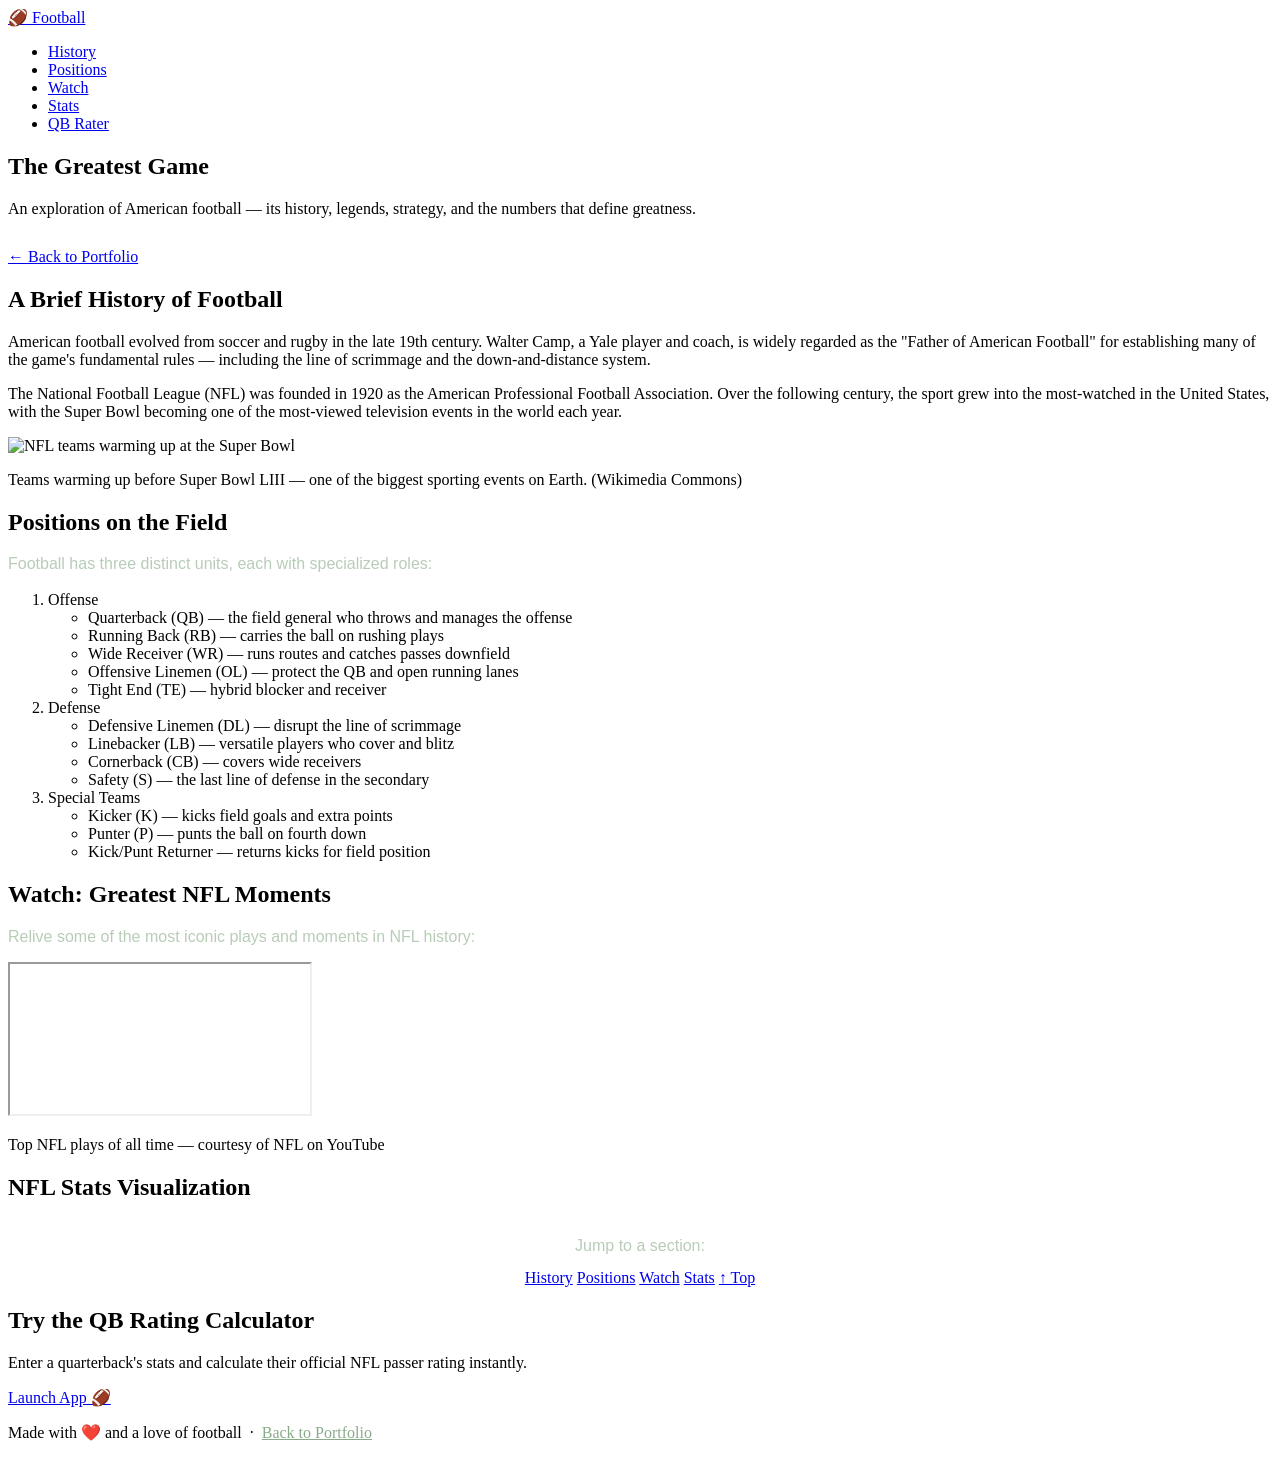
==== football.html @ d43ab680 "Add files via upload" ====
<!DOCTYPE html>
<html lang="en">
<head>
  <meta charset="UTF-8"/>
  <meta name="viewport" content="width=device-width, initial-scale=1.0"/>
  <title>Football | The Greatest Game</title>
  <link rel="stylesheet" href="custom2.css"/>
</head>
<body>

<!-- Navigation -->
<nav id="main-nav">
  <a href="#top" class="nav-logo">🏈 Football</a>
  <ul>
    <li><a href="#history">History</a></li>
    <li><a href="#positions">Positions</a></li>
    <li><a href="#watch">Watch</a></li>
    <li><a href="#stats">Stats</a></li>
    <li><a href="#app">QB Rater</a></li>
  </ul>
</nav>

<!-- Hero / Anchor: top -->
<div id="top"></div>
<section id="hero">
  <h1>The Greatest Game</h1>
  <p>An exploration of American football — its history, legends, strategy, and the numbers that define greatness.</p>
  <div style="margin-top:30px;">
    <a href="index.html" class="back-to-pro">← Back to Portfolio</a>
  </div>
</section>

<!-- Section 1: History -->
<div id="history" class="content-section">
  <h2 class="section-heading">A Brief History of Football</h2>

  <div class="card-div">
    <p>American football evolved from soccer and rugby in the late 19th century. Walter Camp, a Yale player and coach, is widely regarded as the "Father of American Football" for establishing many of the game's fundamental rules — including the line of scrimmage and the down-and-distance system.</p>
    <p style="margin-top:14px;">The National Football League (NFL) was founded in 1920 as the American Professional Football Association. Over the following century, the sport grew into the most-watched in the United States, with the Super Bowl becoming one of the most-viewed television events in the world each year.</p>
  </div>

  <!-- Image from the web (not Bootstrap) -->
  <img
    src="https://upload.wikimedia.org/wikipedia/commons/thumb/0/05/2019_Super_Bowl_LIII_-_Teams_warm_up.jpg/1280px-2019_Super_Bowl_LIII_-_Teams_warm_up.jpg"
    alt="NFL teams warming up at the Super Bowl"
    class="football-img"
  />
  <p class="img-caption">Teams warming up before Super Bowl LIII — one of the biggest sporting events on Earth. (Wikimedia Commons)</p>
</div>

<!-- Section 2: Positions — Nested List -->
<div id="positions" class="content-section">
  <h2 class="section-heading">Positions on the Field</h2>

  <div class="nested-list-div">
    <p style="font-family:Arial,sans-serif; color:#b8ccb8; margin-bottom:18px;">Football has three distinct units, each with specialized roles:</p>

    <!-- Ordered list with embedded unordered lists -->
    <ol class="outer-list">
      <li>Offense
        <ul class="inner-list">
          <li>Quarterback (QB) — the field general who throws and manages the offense</li>
          <li>Running Back (RB) — carries the ball on rushing plays</li>
          <li>Wide Receiver (WR) — runs routes and catches passes downfield</li>
          <li>Offensive Linemen (OL) — protect the QB and open running lanes</li>
          <li>Tight End (TE) — hybrid blocker and receiver</li>
        </ul>
      </li>
      <li>Defense
        <ul class="inner-list">
          <li>Defensive Linemen (DL) — disrupt the line of scrimmage</li>
          <li>Linebacker (LB) — versatile players who cover and blitz</li>
          <li>Cornerback (CB) — covers wide receivers</li>
          <li>Safety (S) — the last line of defense in the secondary</li>
        </ul>
      </li>
      <li>Special Teams
        <ul class="inner-list">
          <li>Kicker (K) — kicks field goals and extra points</li>
          <li>Punter (P) — punts the ball on fourth down</li>
          <li>Kick/Punt Returner — returns kicks for field position</li>
        </ul>
      </li>
    </ol>
  </div>
</div>

<!-- Section 3: YouTube Embed -->
<div id="watch" class="content-section">
  <h2 class="section-heading">Watch: Greatest NFL Moments</h2>
  <div class="card-div">
    <p style="font-family:Arial,sans-serif; color:#b8ccb8; margin-bottom:16px;">Relive some of the most iconic plays and moments in NFL history:</p>

    <!-- Embedded YouTube video -->
    <div class="video-wrapper">
      <iframe
        src="https://www.youtube.com/embed/DnM24kB7SsM"
        title="Greatest NFL Moments"
        allow="accelerometer; autoplay; clipboard-write; encrypted-media; gyroscope; picture-in-picture"
        allowfullscreen>
      </iframe>
    </div>
    <p class="img-caption">Top NFL plays of all time — courtesy of NFL on YouTube</p>
  </div>
</div>

<!-- Section 4: Tableau Embed -->
<div id="stats" class="content-section">
  <h2 class="section-heading">NFL Stats Visualization</h2>

  <div class="tableau-div">
    <!-- =====================================================================
         TABLEAU EMBED — REPLACE THIS BLOCK WITH YOUR CHOSEN TABLEAU EMBED CODE
         Steps:
         1. Go to https://public.tableau.com/app/discover
         2. Search for an NFL or football visualization you like
         3. Click on it, then click the "Share" button
         4. Click "Copy Embed Code"
         5. Paste it here, replacing the div.tableau-placeholder below
         ===================================================================== -->
    <div class='tableauPlaceholder' id='viz1775761455153' style='position: relative; max-width:100%; overflow:hidden;'><noscript><a href='#'><img alt=' ' src='https:&#47;&#47;public.tableau.com&#47;static&#47;images&#47;NF&#47;NFLQBR_16998271708940&#47;Story1&#47;1_rss.png' style='border: none' /></a></noscript><object class='tableauViz'  style='display:none;'><param name='host_url' value='https%3A%2F%2Fpublic.tableau.com%2F' /> <param name='embed_code_version' value='3' /> <param name='site_root' value='' /><param name='name' value='NFLQBR_16998271708940&#47;Story1' /><param name='tabs' value='yes' /><param name='toolbar' value='yes' /><param name='static_image' value='https:&#47;&#47;public.tableau.com&#47;static&#47;images&#47;NF&#47;NFLQBR_16998271708940&#47;Story1&#47;1.png' /> <param name='animate_transition' value='yes' /><param name='display_static_image' value='yes' /><param name='display_spinner' value='yes' /><param name='display_overlay' value='yes' /><param name='display_count' value='yes' /><param name='language' value='en-US' /></object></div><script type='text/javascript'>var divElement = document.getElementById('viz1775761455153'); var vizElement = divElement.getElementsByTagName('object')[0]; vizElement.style.width='100%';vizElement.style.height='1014px'; var scriptElement = document.createElement('script'); scriptElement.src = 'https://public.tableau.com/javascripts/api/viz_v1.js'; vizElement.parentNode.insertBefore(scriptElement, vizElement);</script>
  </div>
</div>

<!-- Section 5: On-Page Anchor Jump Link example -->
<div class="content-section">
  <div class="card-div" style="text-align:center;">
    <p style="font-family:Arial,sans-serif; color:#b8ccb8; margin-bottom:14px;">Jump to a section:</p>
    <a href="#history" class="back-to-pro">History</a>
    <a href="#positions" class="back-to-pro">Positions</a>
    <a href="#watch" class="back-to-pro">Watch</a>
    <a href="#stats" class="back-to-pro">Stats</a>
    <a href="#top" class="back-to-pro">↑ Top</a>
  </div>
</div>

<!-- Web App Link Section -->
<div id="app" class="app-link-div">
  <h2>Try the QB Rating Calculator</h2>
  <p>Enter a quarterback's stats and calculate their official NFL passer rating instantly.</p>
  <a href="qb-calculator.html" class="btn-gold">Launch App 🏈</a>
</div>

<footer>
  <p>Made with ❤️ and a love of football &nbsp;·&nbsp; <a href="index.html" style="color:#8aab8a;">Back to Portfolio</a></p>
</footer>

</body>
</html>
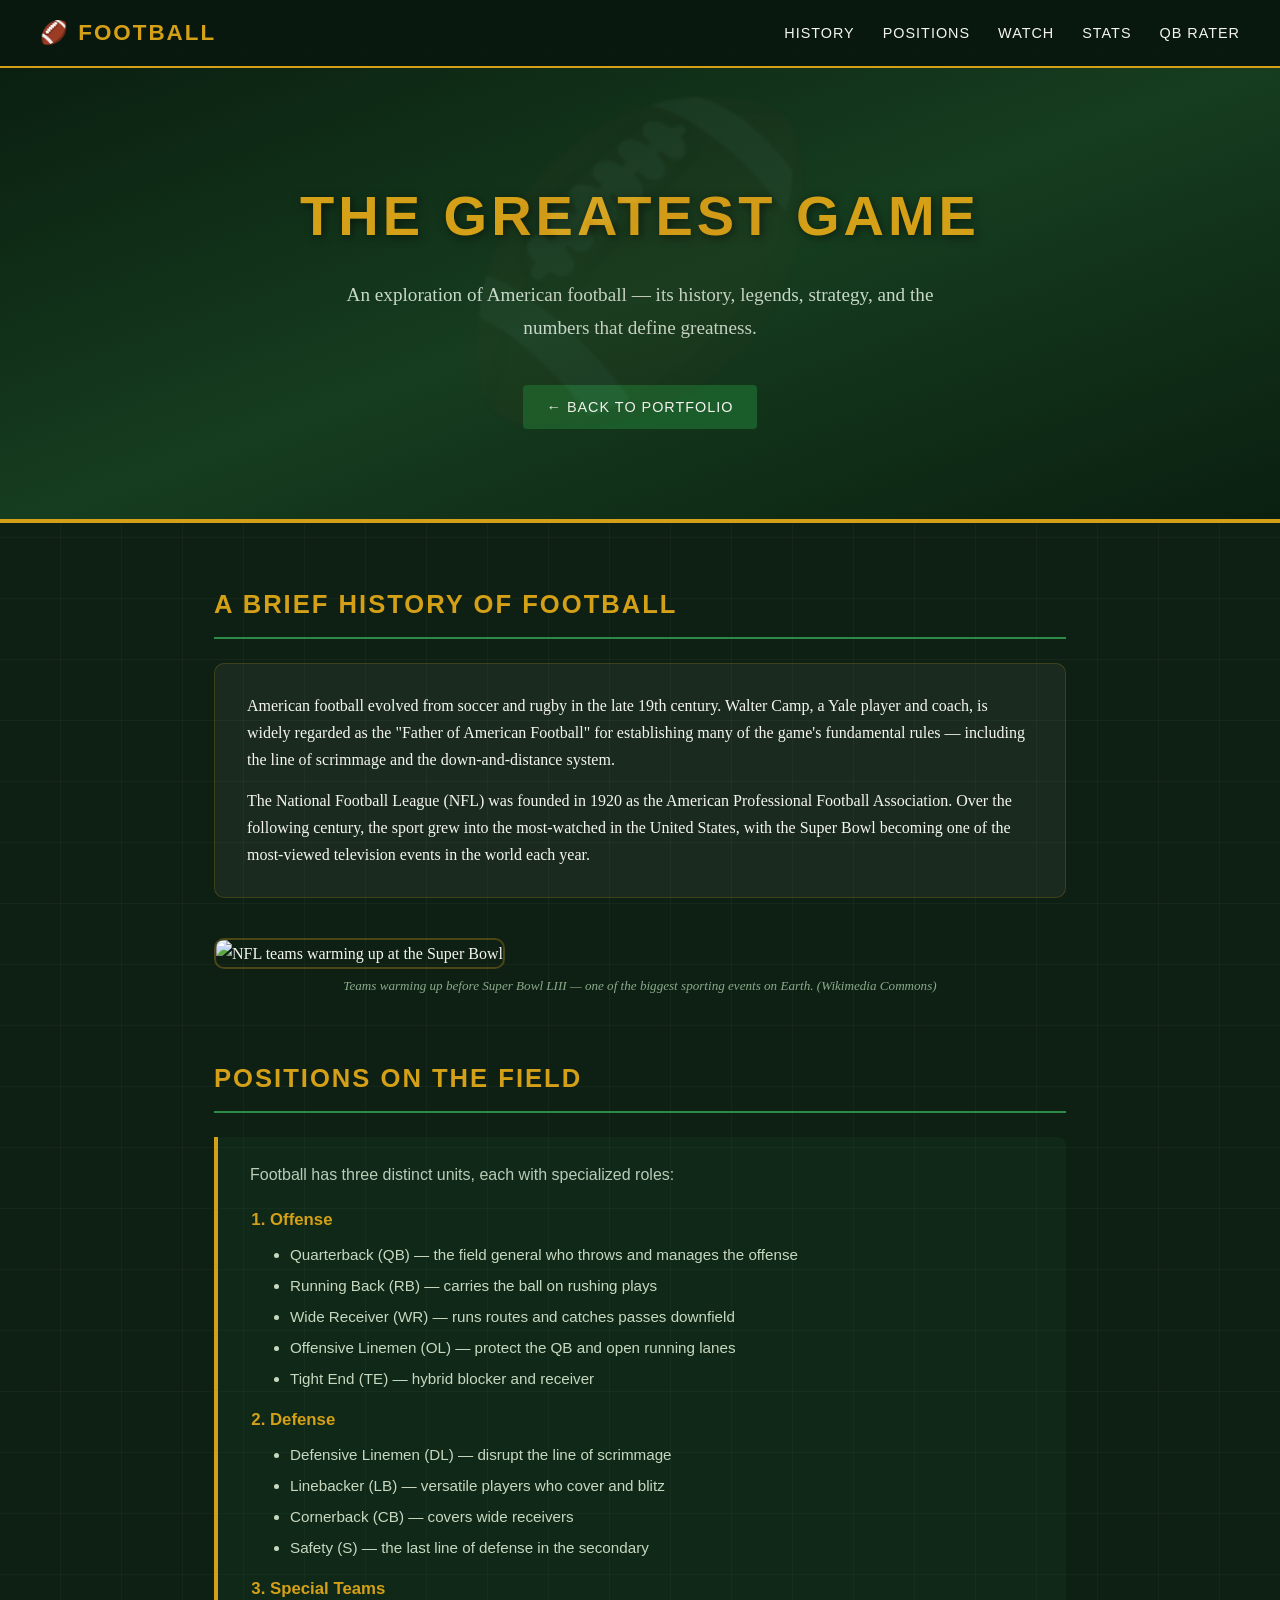
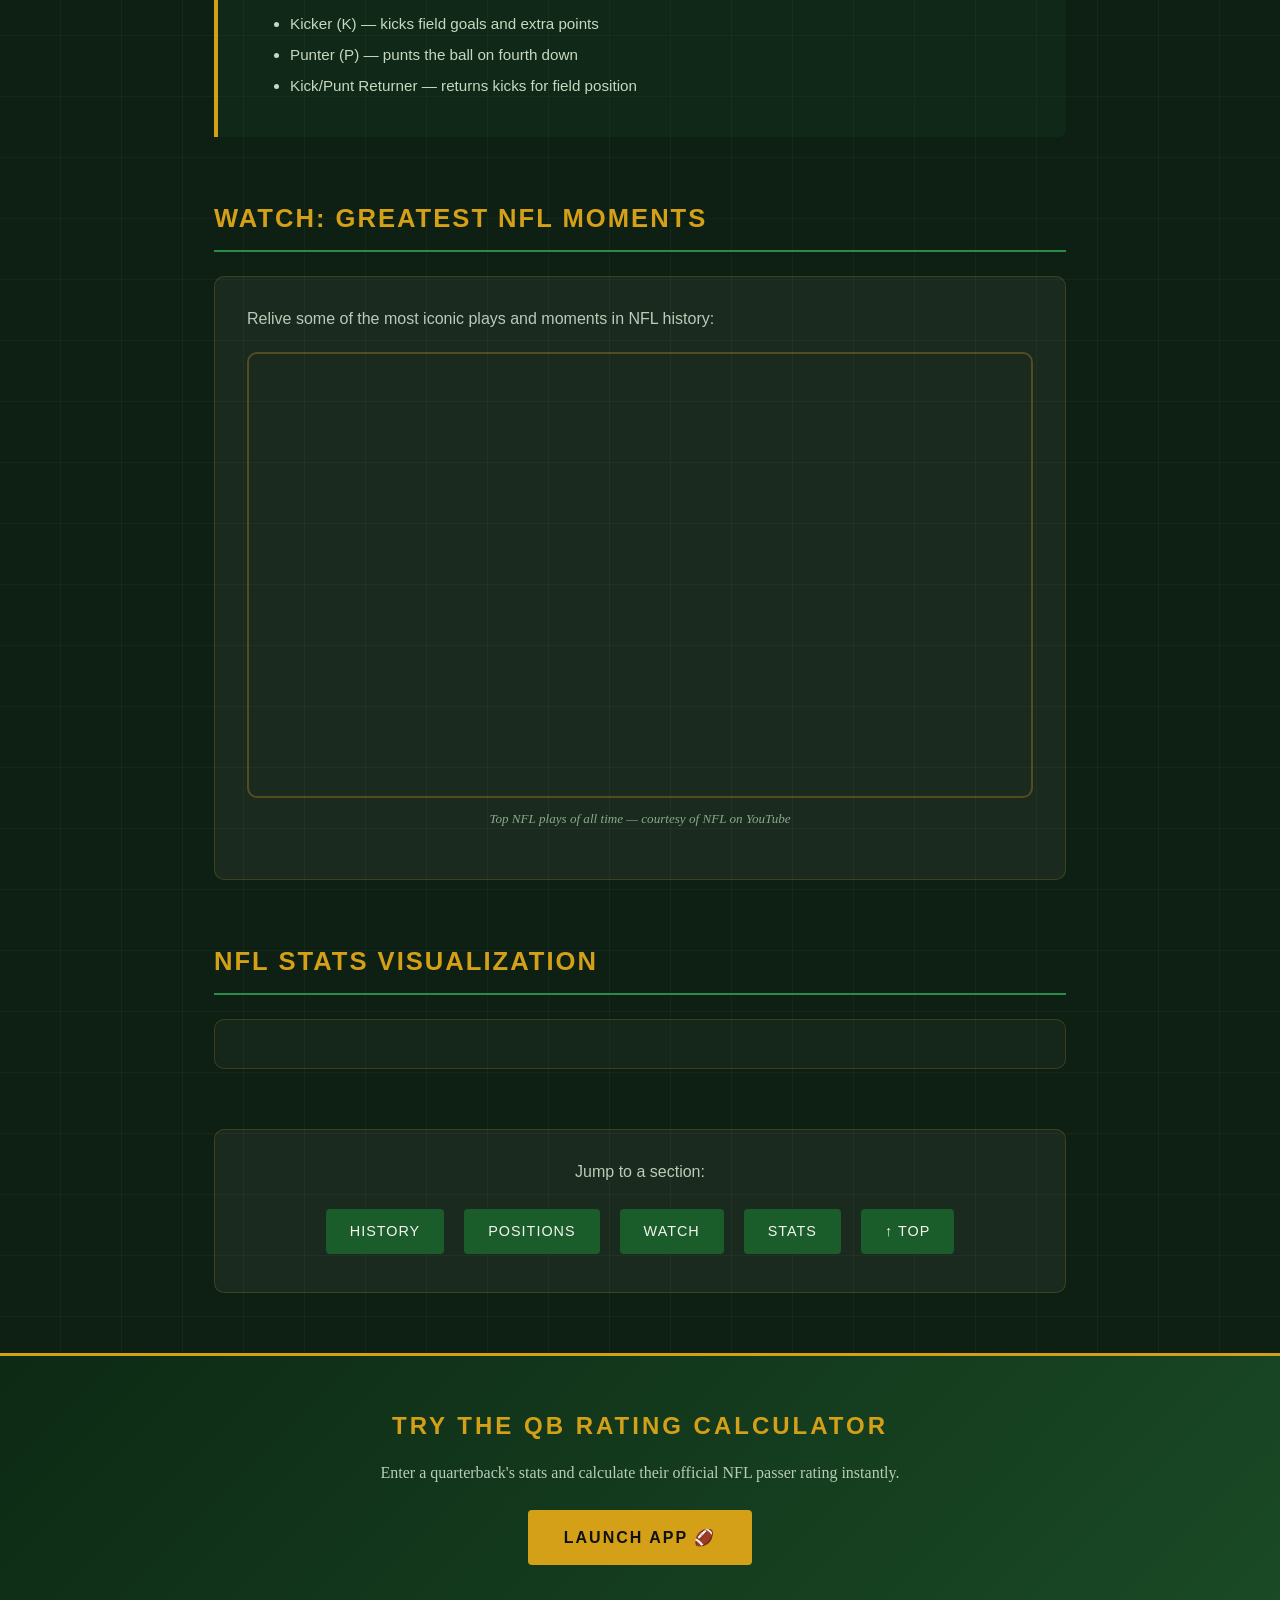
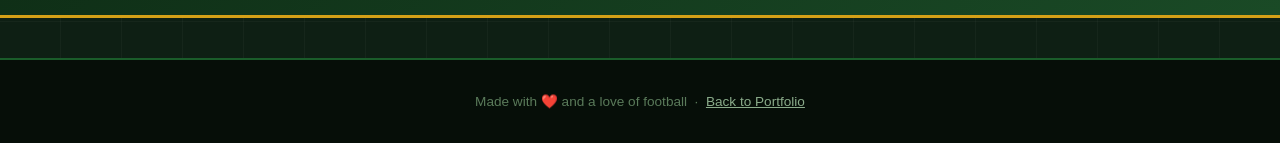
==== commit e2df675a: "Rename football (1).html to football.html" ====
--- a/football.html
+++ b/football.html
@@ -41,7 +41,7 @@
 
   <!-- Image from the web (not Bootstrap) -->
   <img
-    src="https://upload.wikimedia.org/wikipedia/commons/thumb/0/05/2019_Super_Bowl_LIII_-_Teams_warm_up.jpg/1280px-2019_Super_Bowl_LIII_-_Teams_warm_up.jpg"
+    src="https://images.unsplash.com/photo-1566577739112-5180d4bf9390?w=1200"
     alt="NFL teams warming up at the Super Bowl"
     class="football-img"
   />
@@ -94,7 +94,7 @@
     <!-- Embedded YouTube video -->
     <div class="video-wrapper">
       <iframe
-        src="https://www.youtube.com/embed/DnM24kB7SsM"
+        src="https://www.youtube.com/embed/VJAJ3o9YBbg"
         title="Greatest NFL Moments"
         allow="accelerometer; autoplay; clipboard-write; encrypted-media; gyroscope; picture-in-picture"
         allowfullscreen>
--- a/custom2.css
+++ b/custom2.css
@@ -0,0 +1,321 @@
+/* custom2.css — From-Scratch Football Page Stylesheet */
+
+/* ---- CSS Variables ---- */
+:root {
+  --green: #1a5c2a;
+  --green-light: #2e8b47;
+  --gold: #d4a017;
+  --white: #f5f5f0;
+  --dark: #111;
+  --text-body: #2a2a2a;
+}
+
+/* ---- Global Reset & Body ---- */
+* {
+  box-sizing: border-box;
+  margin: 0;
+  padding: 0;
+}
+
+body {
+  font-family: 'Georgia', 'Times New Roman', serif;
+  background-color: #0e1f14;
+  background-image:
+    repeating-linear-gradient(
+      0deg,
+      transparent,
+      transparent 60px,
+      rgba(255,255,255,0.03) 60px,
+      rgba(255,255,255,0.03) 61px
+    ),
+    repeating-linear-gradient(
+      90deg,
+      transparent,
+      transparent 60px,
+      rgba(255,255,255,0.03) 60px,
+      rgba(255,255,255,0.03) 61px
+    );
+  color: var(--white);
+  line-height: 1.7;
+}
+
+/* ---- Navigation ---- */
+#main-nav {
+  background: rgba(10, 25, 15, 0.95);
+  display: flex;
+  justify-content: space-between;
+  align-items: center;
+  padding: 14px 40px;
+  position: sticky;
+  top: 0;
+  z-index: 100;
+  border-bottom: 2px solid var(--gold);
+}
+
+#main-nav .nav-logo {
+  font-size: 1.4rem;
+  font-weight: bold;
+  color: var(--gold);
+  text-decoration: none;
+  letter-spacing: 2px;
+  font-family: 'Arial Black', sans-serif;
+  text-transform: uppercase;
+}
+
+#main-nav ul {
+  list-style: none;
+  display: flex;
+  gap: 28px;
+}
+
+#main-nav ul li a {
+  color: var(--white);
+  text-decoration: none;
+  font-family: Arial, sans-serif;
+  font-size: 0.9rem;
+  letter-spacing: 1px;
+  text-transform: uppercase;
+  transition: color 0.2s;
+}
+
+#main-nav ul li a:hover {
+  color: var(--gold);
+}
+
+/* ---- Hero / Header ---- */
+#hero {
+  background: linear-gradient(160deg, #0a1f10 0%, #163d1f 50%, #0a1f10 100%);
+  text-align: center;
+  padding: 100px 20px 80px;
+  border-bottom: 4px solid var(--gold);
+  position: relative;
+  overflow: hidden;
+}
+
+#hero::before {
+  content: "🏈";
+  font-size: 300px;
+  position: absolute;
+  top: -60px;
+  left: 50%;
+  transform: translateX(-50%);
+  opacity: 0.04;
+  pointer-events: none;
+}
+
+#hero h1 {
+  font-size: 3.5rem;
+  color: var(--gold);
+  font-family: 'Arial Black', sans-serif;
+  text-transform: uppercase;
+  letter-spacing: 4px;
+  text-shadow: 2px 2px 10px rgba(0,0,0,0.5);
+}
+
+#hero p {
+  font-size: 1.2rem;
+  color: #c8d8c8;
+  margin-top: 16px;
+  max-width: 600px;
+  margin-left: auto;
+  margin-right: auto;
+}
+
+/* ---- Content Sections / Divs ---- */
+.content-section {
+  max-width: 900px;
+  margin: 60px auto;
+  padding: 0 24px;
+}
+
+.section-heading {
+  font-family: 'Arial Black', sans-serif;
+  font-size: 1.6rem;
+  color: var(--gold);
+  text-transform: uppercase;
+  letter-spacing: 2px;
+  border-bottom: 2px solid var(--green-light);
+  padding-bottom: 10px;
+  margin-bottom: 24px;
+}
+
+/* ---- Card Div (used for history, positions, etc.) ---- */
+.card-div {
+  background: rgba(255,255,255,0.05);
+  border: 1px solid rgba(212, 160, 23, 0.2);
+  border-radius: 10px;
+  padding: 28px 32px;
+  margin-bottom: 24px;
+  transition: border-color 0.2s;
+}
+
+.card-div:hover {
+  border-color: rgba(212, 160, 23, 0.6);
+}
+
+/* ---- Nested Lists ---- */
+.nested-list-div {
+  background: rgba(26, 92, 42, 0.15);
+  border-left: 4px solid var(--gold);
+  border-radius: 0 8px 8px 0;
+  padding: 24px 32px;
+  margin-bottom: 24px;
+}
+
+ol.outer-list {
+  padding-left: 20px;
+  font-family: Arial, sans-serif;
+  color: #dde8dd;
+}
+
+ol.outer-list > li {
+  margin-bottom: 14px;
+  font-size: 1.05rem;
+  font-weight: bold;
+  color: var(--gold);
+}
+
+ol.outer-list > li > ul.inner-list {
+  list-style-type: disc;
+  padding-left: 20px;
+  margin-top: 8px;
+  font-weight: normal;
+  color: #c8d8c0;
+  font-size: 0.95rem;
+}
+
+ol.outer-list > li > ul.inner-list li {
+  margin-bottom: 5px;
+}
+
+/* ---- Image styling ---- */
+.football-img {
+  width: 100%;
+  border-radius: 10px;
+  border: 2px solid rgba(212,160,23,0.3);
+  margin: 16px 0;
+}
+
+.img-caption {
+  font-size: 0.82rem;
+  color: #8aab8a;
+  text-align: center;
+  font-style: italic;
+  margin-top: -10px;
+  margin-bottom: 20px;
+}
+
+/* ---- YouTube Video ---- */
+.video-wrapper {
+  position: relative;
+  padding-bottom: 56.25%;
+  height: 0;
+  overflow: hidden;
+  border-radius: 10px;
+  border: 2px solid rgba(212,160,23,0.3);
+  margin: 20px 0;
+}
+
+.video-wrapper iframe {
+  position: absolute;
+  top: 0;
+  left: 0;
+  width: 100%;
+  height: 100%;
+  border: 0;
+}
+
+/* ---- Tableau embed div ---- */
+.tableau-div {
+  background: rgba(255,255,255,0.03);
+  border: 1px solid rgba(212,160,23,0.2);
+  border-radius: 10px;
+  padding: 24px;
+  margin: 20px 0;
+  text-align: center;
+}
+
+.tableau-placeholder {
+  background: rgba(255,255,255,0.05);
+  border: 2px dashed rgba(212,160,23,0.4);
+  border-radius: 8px;
+  padding: 60px 20px;
+  color: #8aab8a;
+  font-style: italic;
+  font-family: Arial, sans-serif;
+}
+
+/* ---- Web App link button ---- */
+.app-link-div {
+  text-align: center;
+  padding: 50px 20px;
+  background: linear-gradient(135deg, #0d2a14, #1a4a26);
+  border-top: 3px solid var(--gold);
+  border-bottom: 3px solid var(--gold);
+  margin: 40px 0;
+}
+
+.app-link-div h2 {
+  font-family: 'Arial Black', sans-serif;
+  color: var(--gold);
+  text-transform: uppercase;
+  letter-spacing: 3px;
+  margin-bottom: 12px;
+}
+
+.app-link-div p {
+  color: #b8ccb8;
+  margin-bottom: 24px;
+}
+
+.btn-gold {
+  display: inline-block;
+  background: var(--gold);
+  color: #111;
+  font-family: 'Arial Black', sans-serif;
+  font-size: 1rem;
+  font-weight: bold;
+  padding: 14px 36px;
+  border-radius: 4px;
+  text-decoration: none;
+  text-transform: uppercase;
+  letter-spacing: 2px;
+  transition: background 0.2s, transform 0.15s;
+}
+
+.btn-gold:hover {
+  background: #f0bc30;
+  transform: scale(1.04);
+}
+
+/* ---- Back to Pro Pages button ---- */
+.back-to-pro {
+  display: inline-block;
+  margin: 10px 8px;
+  padding: 10px 24px;
+  background: var(--green);
+  color: var(--white);
+  border-radius: 4px;
+  text-decoration: none;
+  font-family: Arial, sans-serif;
+  font-size: 0.9rem;
+  letter-spacing: 1px;
+  text-transform: uppercase;
+  transition: background 0.2s;
+}
+
+.back-to-pro:hover {
+  background: var(--green-light);
+  color: var(--white);
+}
+
+/* ---- Footer ---- */
+footer {
+  background: #060e08;
+  text-align: center;
+  padding: 30px 20px;
+  color: #5a7a5a;
+  font-family: Arial, sans-serif;
+  font-size: 0.85rem;
+  border-top: 2px solid var(--green);
+}
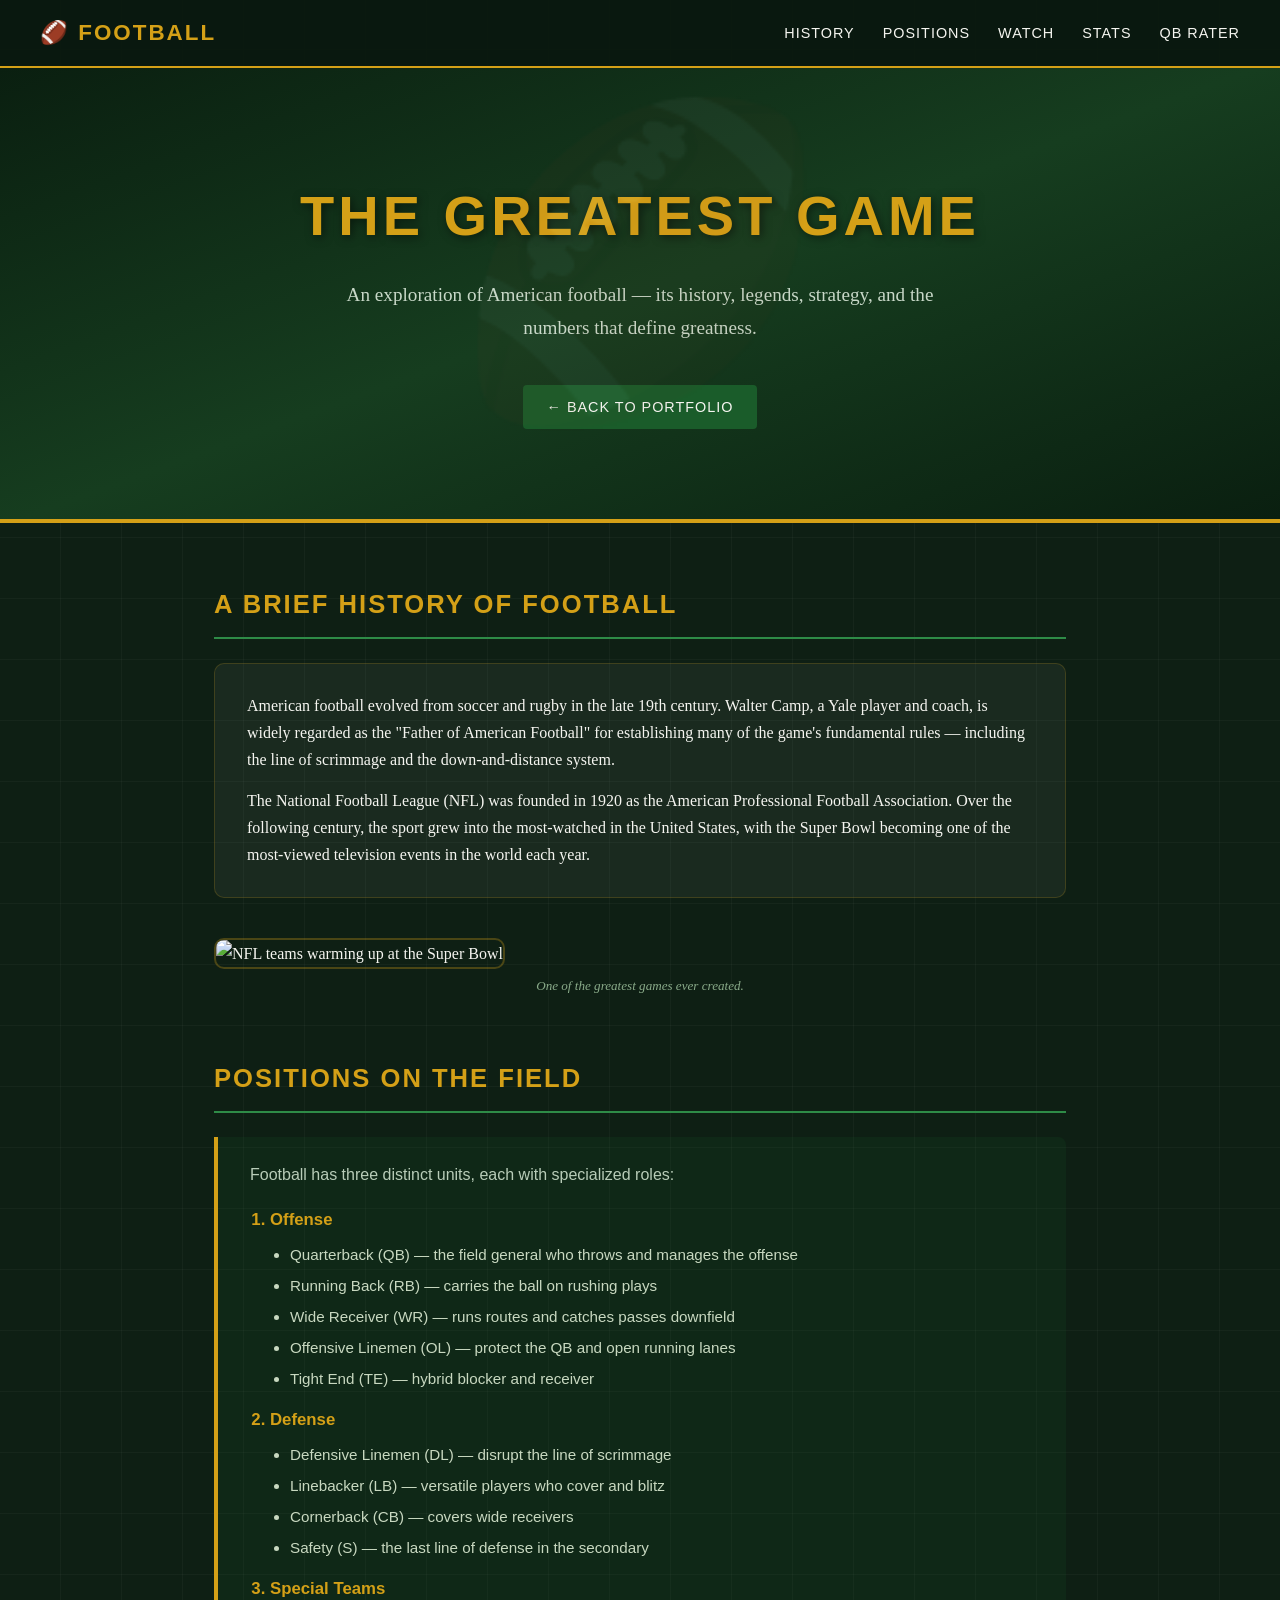
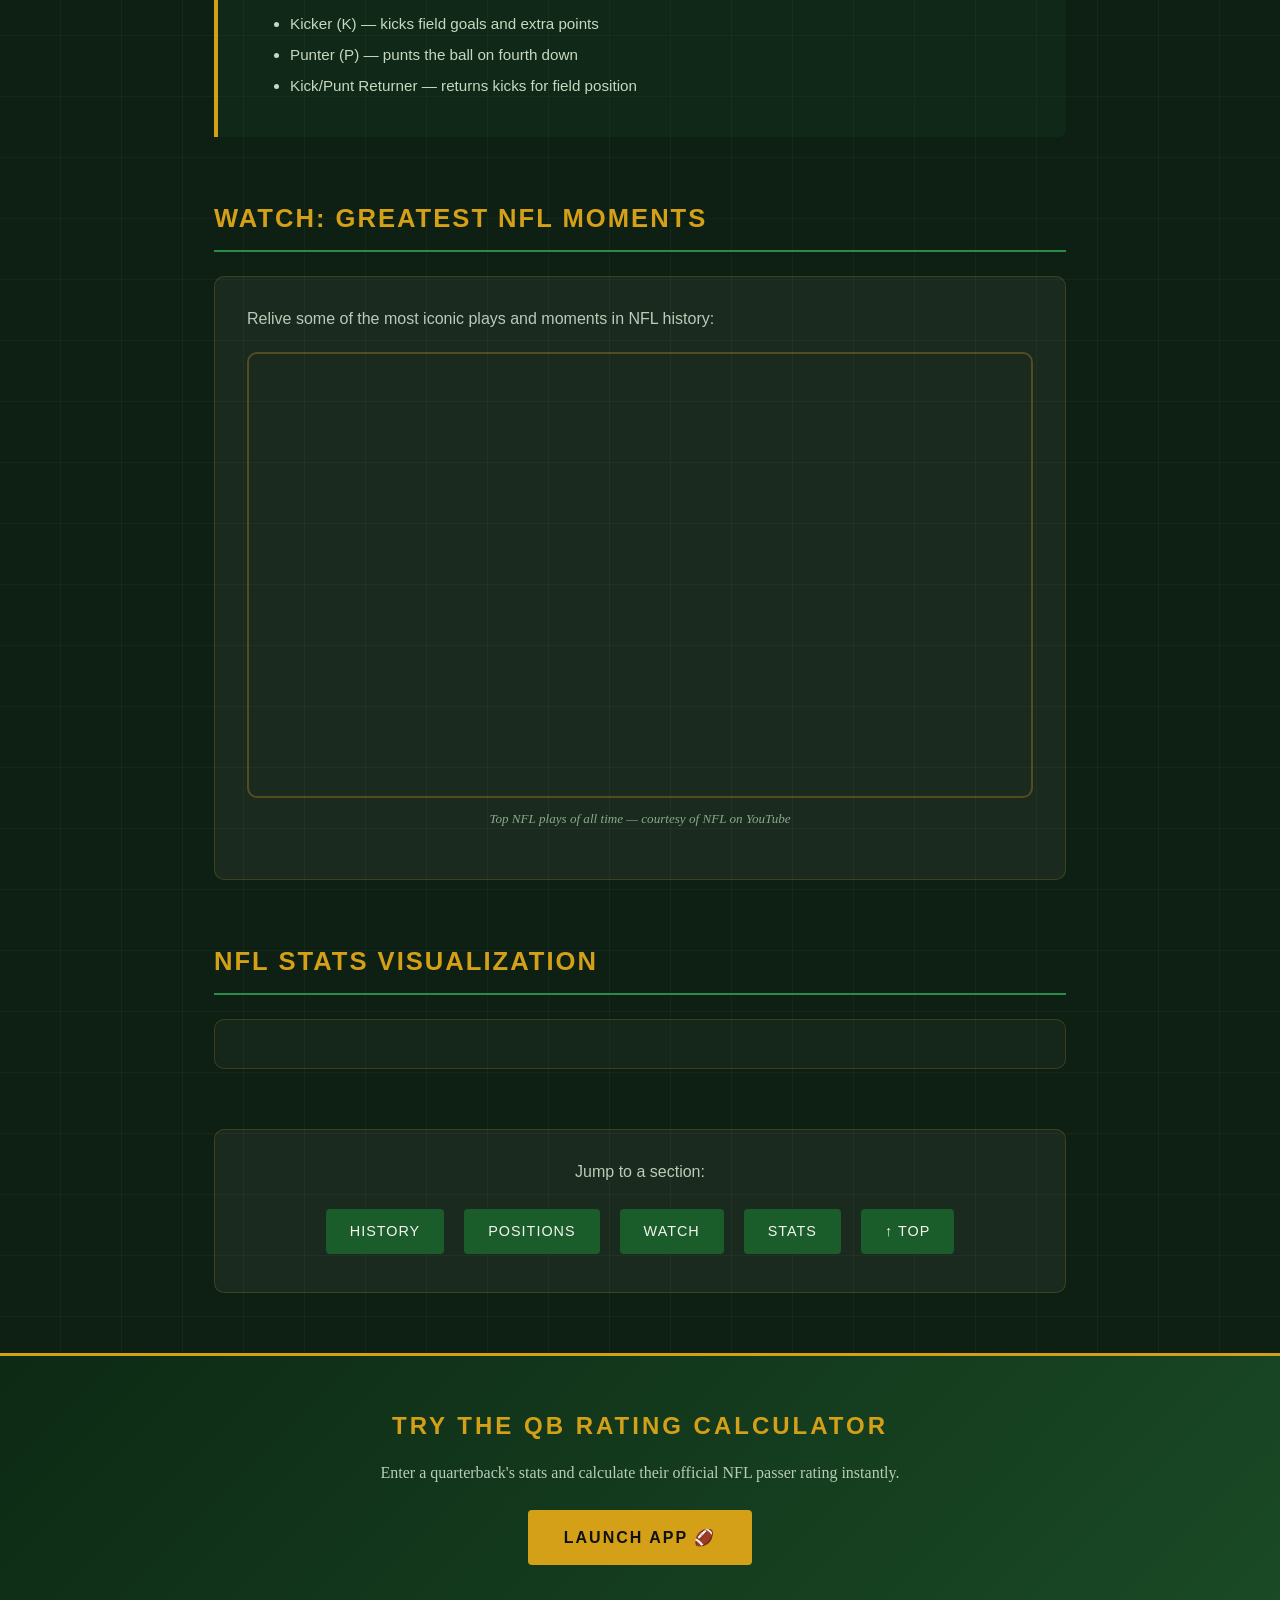
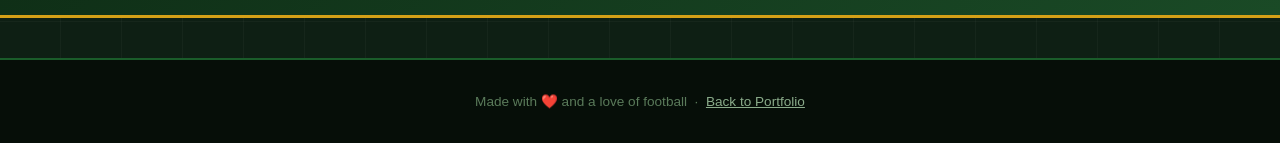
==== commit 0d7d6b23: "Update football.html" ====
--- a/football.html
+++ b/football.html
@@ -45,7 +45,7 @@
     alt="NFL teams warming up at the Super Bowl"
     class="football-img"
   />
-  <p class="img-caption">Teams warming up before Super Bowl LIII — one of the biggest sporting events on Earth. (Wikimedia Commons)</p>
+  <p class="img-caption">One of the greatest games ever created.</p>
 </div>
 
 <!-- Section 2: Positions — Nested List -->
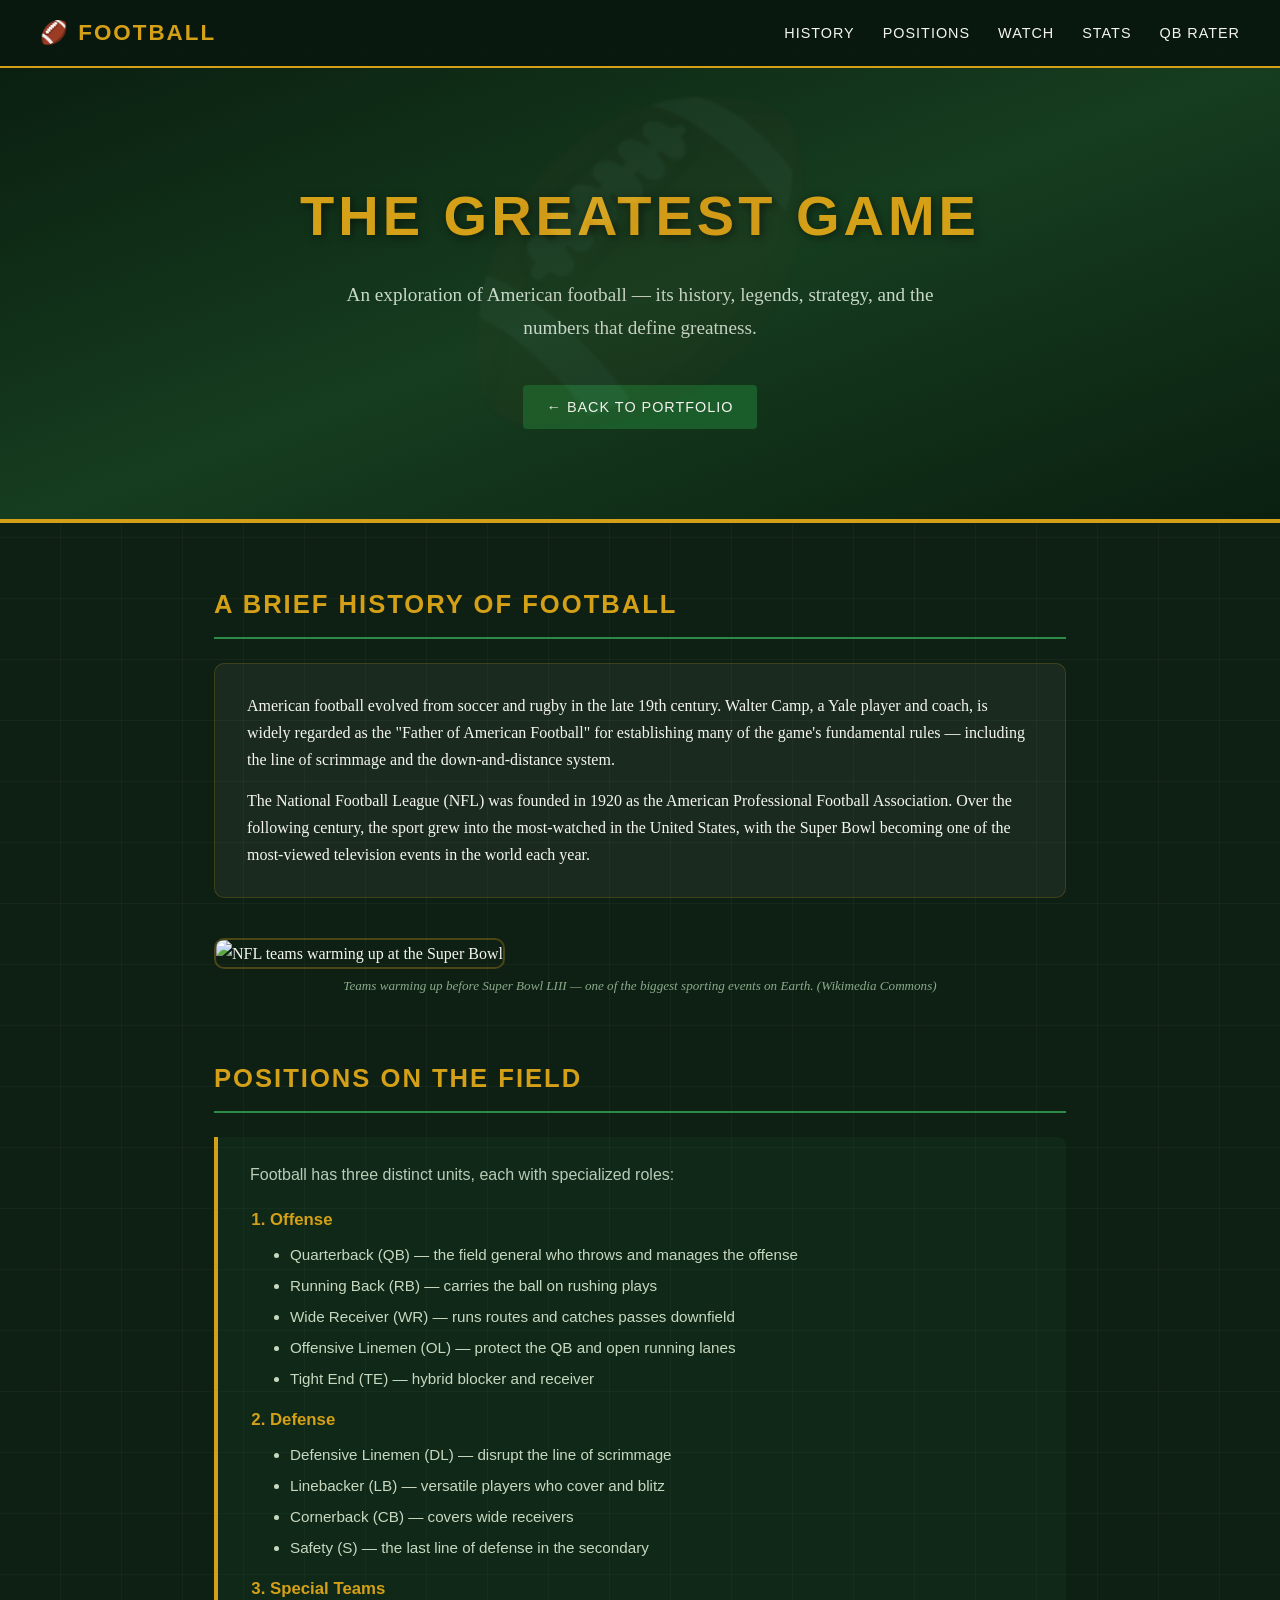
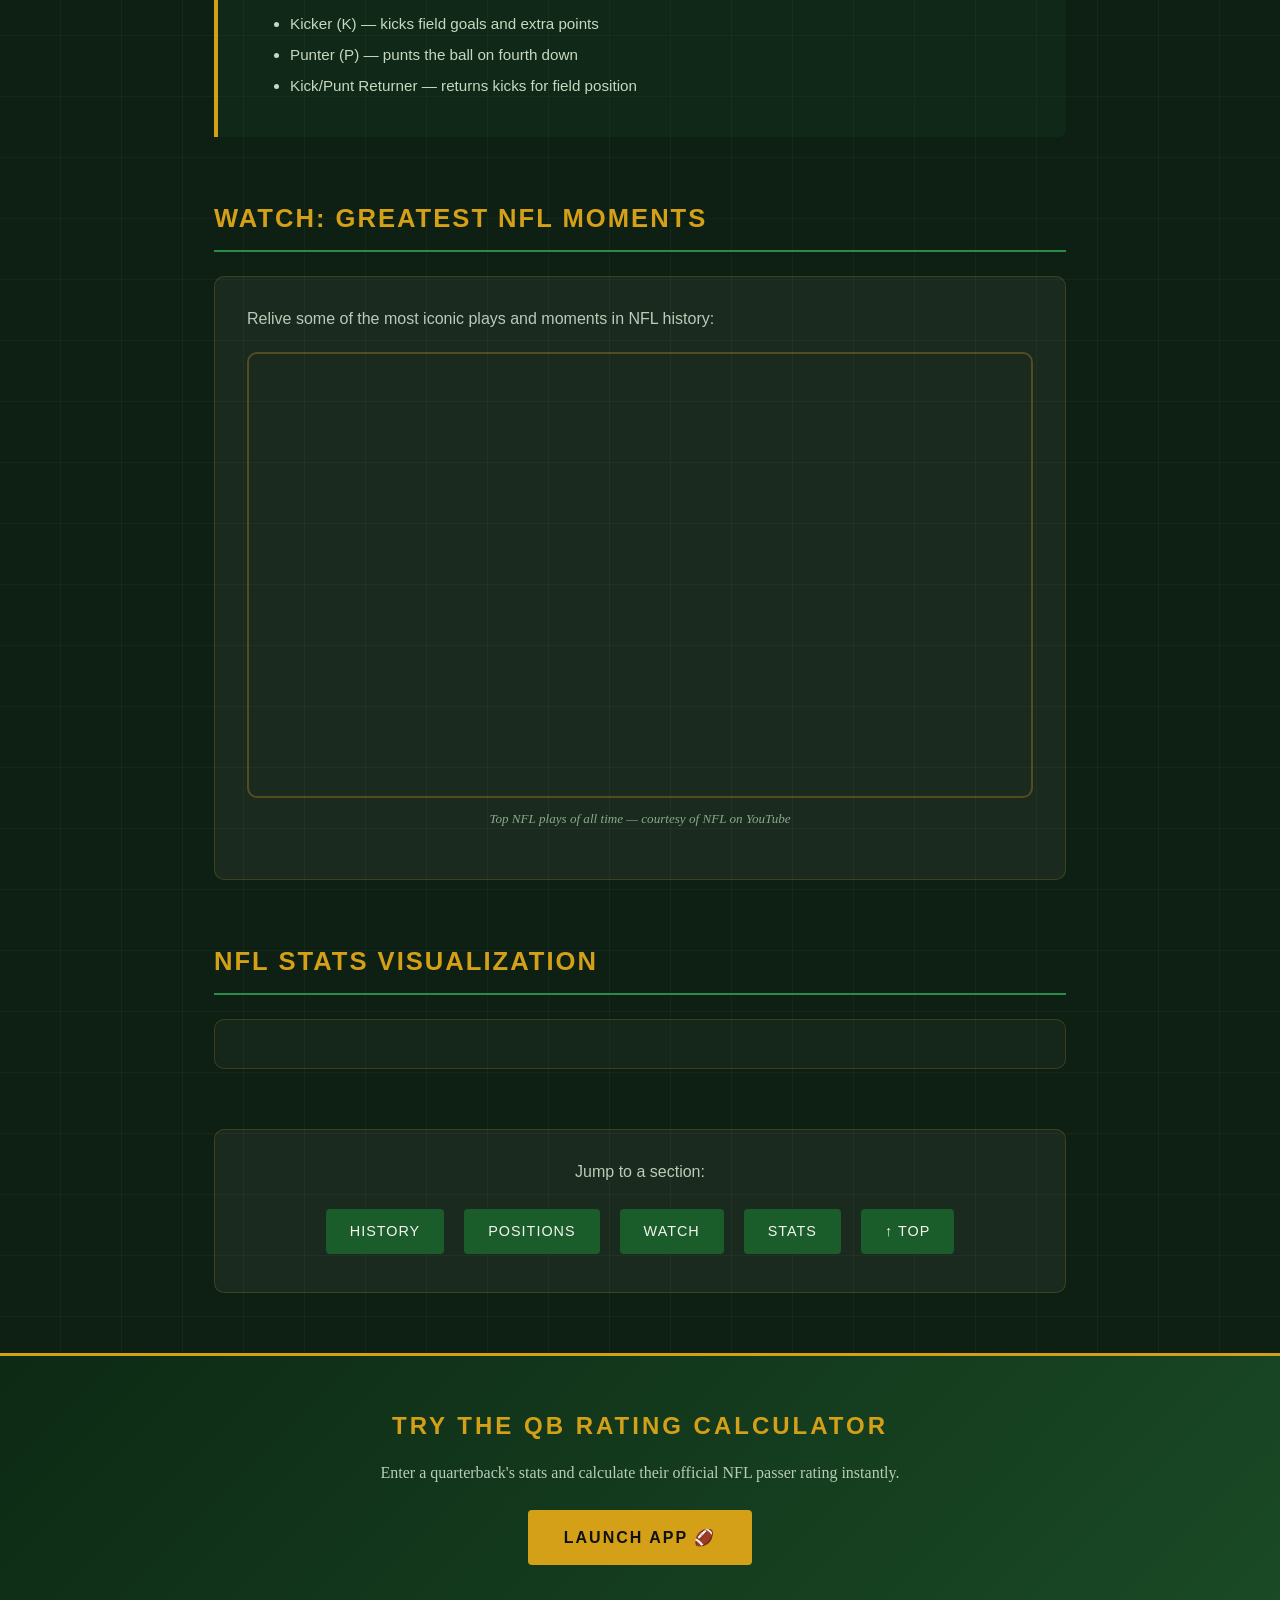
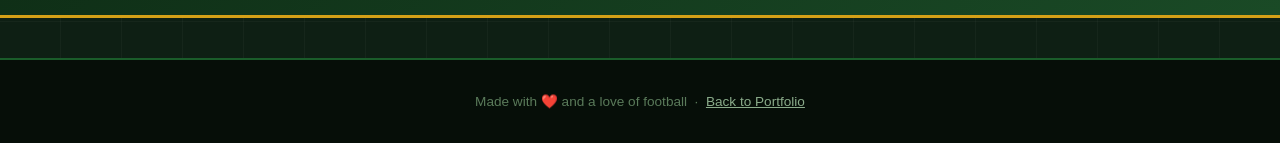
==== commit f2f40330: "Rename football (2).html to football.html" ====
--- a/football.html
+++ b/football.html
@@ -45,7 +45,7 @@
     alt="NFL teams warming up at the Super Bowl"
     class="football-img"
   />
-  <p class="img-caption">One of the greatest games ever created.</p>
+  <p class="img-caption">Teams warming up before Super Bowl LIII — one of the biggest sporting events on Earth. (Wikimedia Commons)</p>
 </div>
 
 <!-- Section 2: Positions — Nested List -->
@@ -94,7 +94,7 @@
     <!-- Embedded YouTube video -->
     <div class="video-wrapper">
       <iframe
-        src="https://www.youtube.com/embed/VJAJ3o9YBbg"
+        src="https://www.youtube.com/embed/yKH3xhOKvw0"
         title="Greatest NFL Moments"
         allow="accelerometer; autoplay; clipboard-write; encrypted-media; gyroscope; picture-in-picture"
         allowfullscreen>
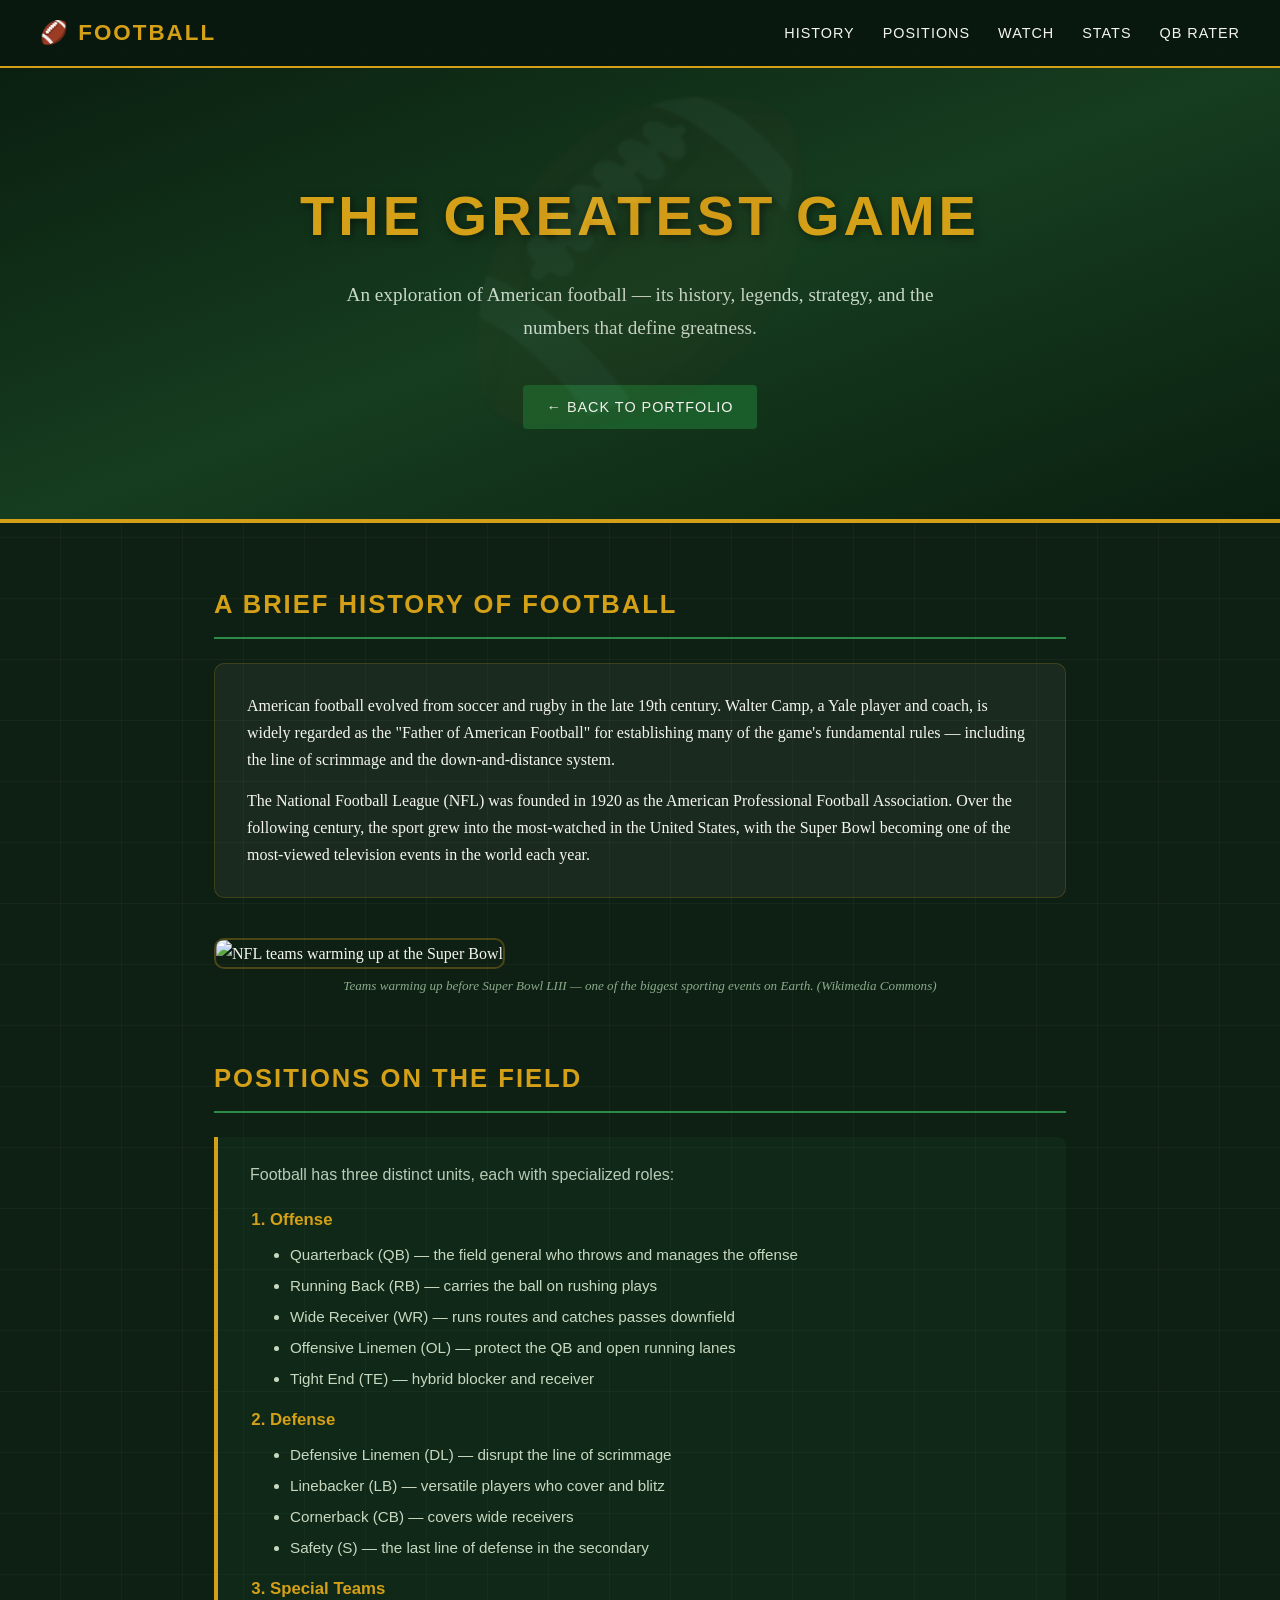
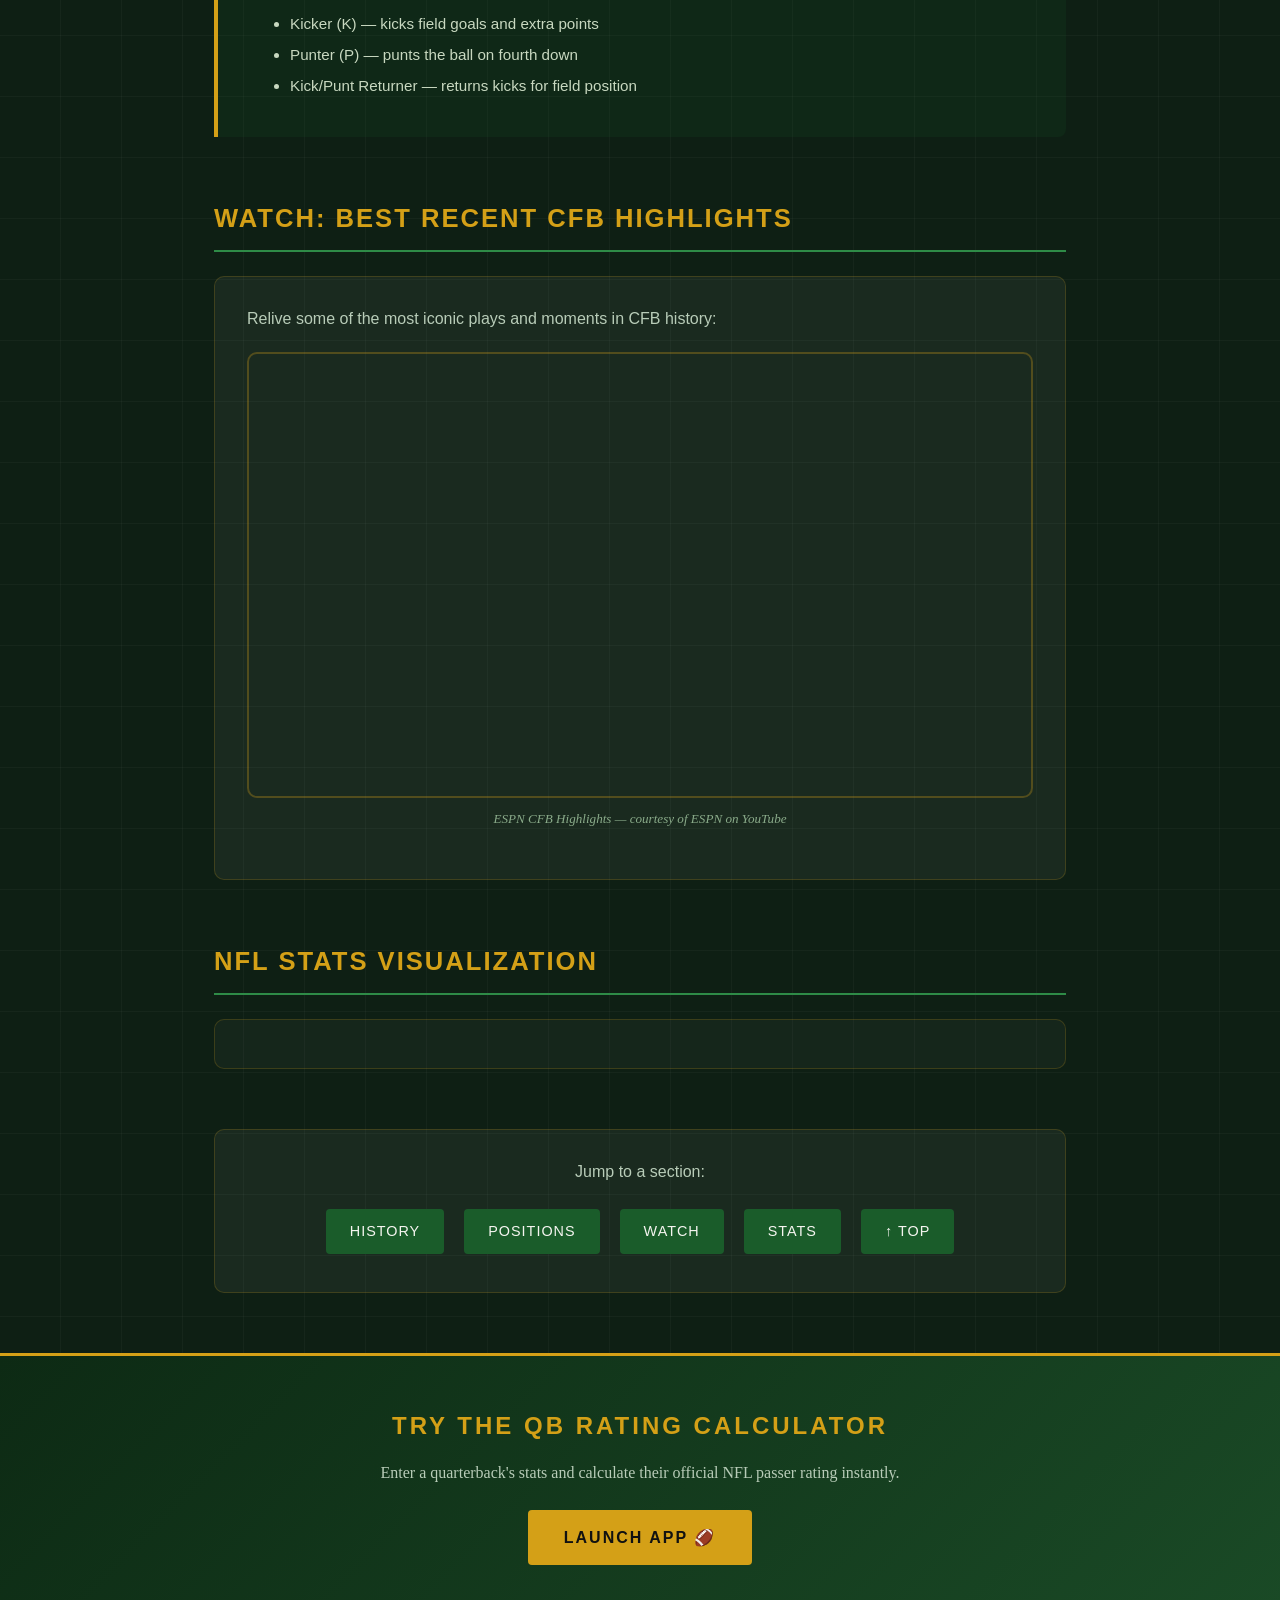
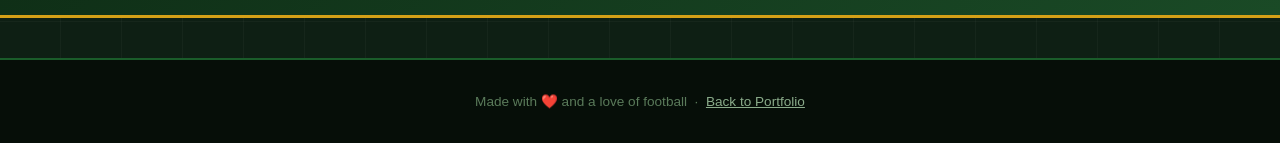
==== commit 077666a2: "Update football.html" ====
--- a/football.html
+++ b/football.html
@@ -87,20 +87,20 @@
 
 <!-- Section 3: YouTube Embed -->
 <div id="watch" class="content-section">
-  <h2 class="section-heading">Watch: Greatest NFL Moments</h2>
+  <h2 class="section-heading">Watch: Best Recent CFB Highlights</h2>
   <div class="card-div">
-    <p style="font-family:Arial,sans-serif; color:#b8ccb8; margin-bottom:16px;">Relive some of the most iconic plays and moments in NFL history:</p>
+    <p style="font-family:Arial,sans-serif; color:#b8ccb8; margin-bottom:16px;">Relive some of the most iconic plays and moments in CFB history:</p>
 
     <!-- Embedded YouTube video -->
     <div class="video-wrapper">
       <iframe
         src="https://www.youtube.com/embed/yKH3xhOKvw0"
-        title="Greatest NFL Moments"
+        title="College Football Highlights"
         allow="accelerometer; autoplay; clipboard-write; encrypted-media; gyroscope; picture-in-picture"
         allowfullscreen>
       </iframe>
     </div>
-    <p class="img-caption">Top NFL plays of all time — courtesy of NFL on YouTube</p>
+    <p class="img-caption">ESPN CFB Highlights — courtesy of ESPN on YouTube</p>
   </div>
 </div>
 
